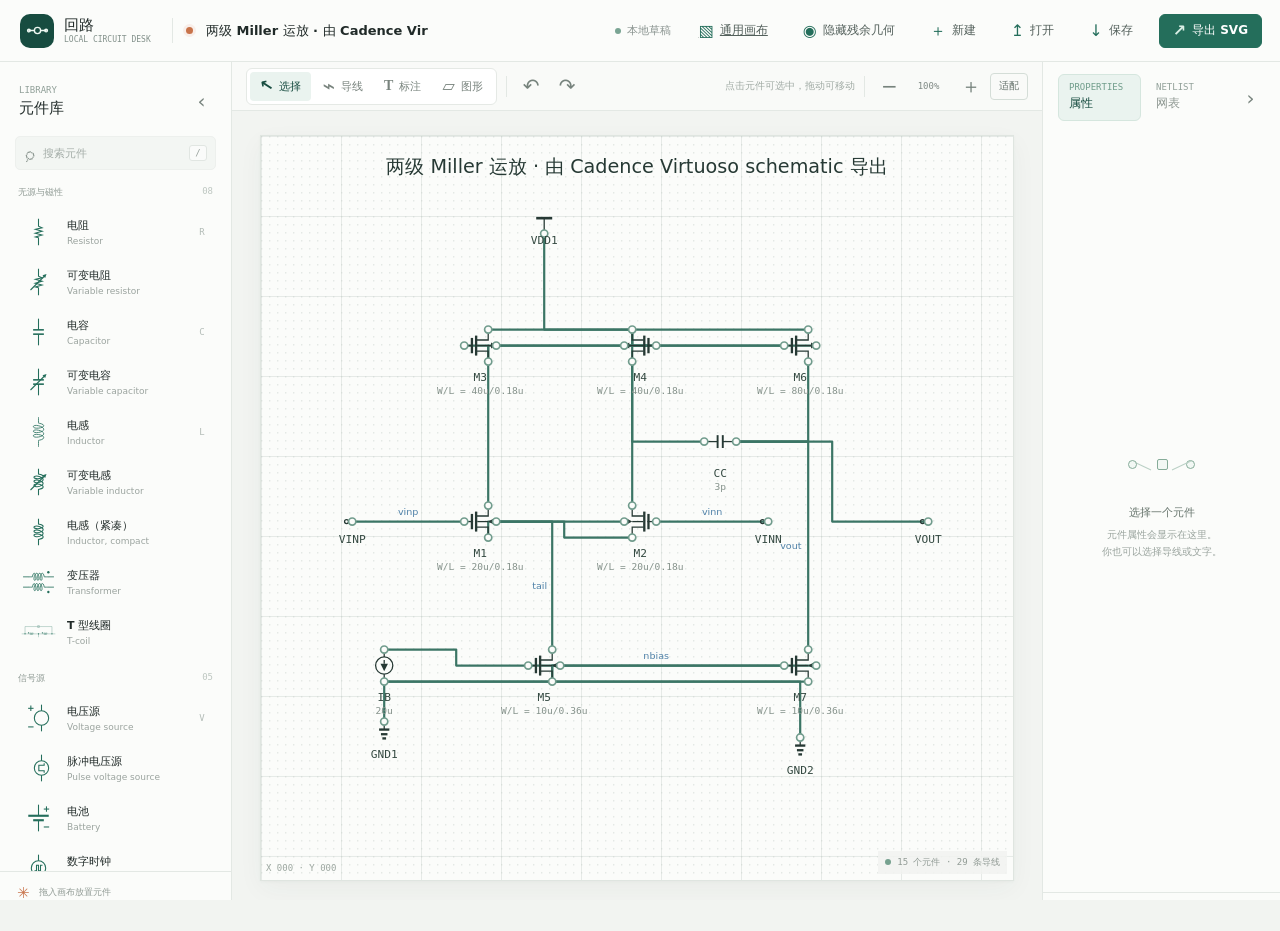
==== miller_opamp.html @ d65edf5c "Initial public release of 回路 · 电路绘图 (Huilu Circuit Canvas) 本地优先的浏览器端电路原理图绘图工具：107 种元件、可编辑画布、 实时 SPIC" ====
<!--
  两级 Miller 运放 · 由 Cadence Virtuoso schematic 导出 —— 独立画布文件（single-file canvas）
  SPDX-License-Identifier: AGPL-3.0-only

  这张图纸的数据已内嵌在本文件里，可以单独拷到别的机器；
  运行期只依赖同目录下的公用库：styles.css / symbols.generated.js / app.js。
  要改图纸数据请在源工程里改，然后重新运行 tools/build-canvas-file.py 生成。
-->
<!doctype html>
<!--
  回路 · 电路绘图 (Huilu Circuit Canvas)
  Copyright (C) 2026 回路 contributors
  SPDX-License-Identifier: AGPL-3.0-only

  This program is free software: you can redistribute it and/or modify it under
  the terms of the GNU Affero General Public License as published by the Free
  Software Foundation, version 3 of the License. It is distributed in the hope
  that it will be useful, but WITHOUT ANY WARRANTY. See the LICENSE file.
-->
<html lang="zh-CN">
<head>
  <meta charset="utf-8">
  <meta name="viewport" content="width=device-width, initial-scale=1">
  <meta name="theme-color" content="#f2f4f1">
  <title>两级 Miller 运放 · 由 Cadence Virtuoso schematic 导出 · 回路</title>
  <link rel="stylesheet" href="./styles.css">
  <script defer src="./symbols.generated.js"></script>
  <!-- ↓↓↓ 本画布自带的数据（由 tools/build-canvas-file.py 生成，请勿手改） ↓↓↓ -->
  <script>window.CANVAS_FILE = {"id":"miller-opamp","title":"两级 Miller 运放 · 由 Cadence Virtuoso schematic 导出","sheet":"schematic","source":"analog_tb/two_stage_miller","residualLabel":"","width":940,"height":930,"draft":{"name":"两级 Miller 运放 · 由 Cadence Virtuoso schematic 导出","components":[{"id":"c1","type":"vdd-port","name":"VDD1","value":"","x":354.0,"y":102.0,"rotation":0,"flip":""},{"id":"c2","type":"pmos-bulk","name":"M3","value":"W/L = 40u/0.18u","x":274.0,"y":262.0,"rotation":0,"flip":""},{"id":"c3","type":"pmos-bulk","name":"M4","value":"W/L = 40u/0.18u","x":474.0,"y":262.0,"rotation":0,"flip":"x"},{"id":"c4","type":"pmos-bulk","name":"M6","value":"W/L = 80u/0.18u","x":674.0,"y":262.0,"rotation":0,"flip":""},{"id":"c5","type":"nmos-bulk","name":"M1","value":"W/L = 20u/0.18u","x":274.0,"y":482.0,"rotation":0,"flip":""},{"id":"c6","type":"nmos-bulk","name":"M2","value":"W/L = 20u/0.18u","x":474.0,"y":482.0,"rotation":0,"flip":"x"},{"id":"c7","type":"nmos-bulk","name":"M5","value":"W/L = 10u/0.36u","x":354.0,"y":662.0,"rotation":0,"flip":""},{"id":"c8","type":"nmos-bulk","name":"M7","value":"W/L = 10u/0.36u","x":674.0,"y":662.0,"rotation":0,"flip":""},{"id":"c9","type":"capacitor","name":"CC","value":"3p","x":574.0,"y":382.0,"rotation":270,"flip":""},{"id":"c10","type":"current","name":"IB","value":"20u","x":154.0,"y":662.0,"rotation":0,"flip":""},{"id":"c11","type":"ground","name":"GND1","value":"","x":154.0,"y":742.0,"rotation":0,"flip":""},{"id":"c12","type":"ground","name":"GND2","value":"","x":674.0,"y":762.0,"rotation":0,"flip":""},{"id":"c13","type":"port","name":"VINP","value":"","x":114.0,"y":482.0,"rotation":0,"flip":""},{"id":"c14","type":"port","name":"VINN","value":"","x":634.0,"y":482.0,"rotation":0,"flip":""},{"id":"c15","type":"port","name":"VOUT","value":"","x":834.0,"y":482.0,"rotation":0,"flip":""}],"wires":[{"id":"w1","from":{"component":"c1","pin":0},"to":{"component":"c3","pin":2},"mode":"lv"},{"id":"w2","from":{"component":"c2","pin":2},"to":{"component":"c3","pin":2}},{"id":"w3","from":{"component":"c2","pin":3},"to":{"component":"c3","pin":2},"mode":"hl"},{"id":"w4","from":{"component":"c3","pin":3},"to":{"component":"c3","pin":2},"mode":"hl"},{"id":"w5","from":{"component":"c4","pin":2},"to":{"component":"c3","pin":2}},{"id":"w6","from":{"component":"c4","pin":3},"to":{"component":"c3","pin":2},"mode":"hl"},{"id":"w7","from":{"component":"c11","pin":0},"to":{"component":"c7","pin":2},"mode":"lv"},{"id":"w8","from":{"component":"c12","pin":0},"to":{"component":"c7","pin":2},"mode":"lv"},{"id":"w9","from":{"component":"c10","pin":1},"to":{"component":"c7","pin":2}},{"id":"w10","from":{"component":"c7","pin":3},"to":{"component":"c7","pin":2},"mode":"hl"},{"id":"w11","from":{"component":"c8","pin":2},"to":{"component":"c7","pin":2}},{"id":"w12","from":{"component":"c8","pin":3},"to":{"component":"c7","pin":2},"mode":"hl"},{"id":"w13","from":{"component":"c7","pin":0},"to":{"component":"c5","pin":3},"mode":"lv"},{"id":"w14","from":{"component":"c5","pin":2},"to":{"component":"c5","pin":3},"mode":"lv"},{"id":"w15","from":{"component":"c6","pin":2},"to":{"component":"c5","pin":3}},{"id":"w16","from":{"component":"c6","pin":3},"to":{"component":"c5","pin":3}},{"id":"w17","from":{"component":"c5","pin":0},"to":{"component":"c2","pin":0}},{"id":"w18","from":{"component":"c2","pin":1},"to":{"component":"c2","pin":0},"mode":"hl"},{"id":"w19","from":{"component":"c3","pin":1},"to":{"component":"c2","pin":0},"mode":"hl"},{"id":"w20","from":{"component":"c6","pin":0},"to":{"component":"c3","pin":0}},{"id":"w21","from":{"component":"c4","pin":1},"to":{"component":"c3","pin":0},"mode":"hl"},{"id":"w22","from":{"component":"c9","pin":0},"to":{"component":"c3","pin":0},"mode":"hl"},{"id":"w23","from":{"component":"c4","pin":0},"to":{"component":"c9","pin":1},"mode":"lv"},{"id":"w24","from":{"component":"c8","pin":0},"to":{"component":"c9","pin":1},"mode":"lv"},{"id":"w25","from":{"component":"c15","pin":0},"to":{"component":"c9","pin":1}},{"id":"w26","from":{"component":"c10","pin":0},"to":{"component":"c7","pin":1}},{"id":"w27","from":{"component":"c8","pin":1},"to":{"component":"c7","pin":1}},{"id":"w28","from":{"component":"c5","pin":1},"to":{"component":"c13","pin":0}},{"id":"w29","from":{"component":"c6","pin":1},"to":{"component":"c14","pin":0}}],"texts":[{"id":"tt0","x":470.0,"y":46,"text":"两级 Miller 运放 · 由 Cadence Virtuoso schematic 导出","size":24,"color":"#263934","anchor":"middle"},{"id":"t1","x":339.0,"y":566.0,"text":"tail","size":12,"color":"#4f81a8","anchor":"start"},{"id":"t2","x":649.0,"y":516.0,"text":"vout","size":12,"color":"#4f81a8","anchor":"start"},{"id":"t3","x":494.0,"y":654.0,"text":"nbias","size":12,"color":"#4f81a8","anchor":"middle"},{"id":"t4","x":184.0,"y":474.0,"text":"vinp","size":12,"color":"#4f81a8","anchor":"middle"},{"id":"t5","x":564.0,"y":474.0,"text":"vinn","size":12,"color":"#4f81a8","anchor":"middle"}],"shapes":[]},"residual":[],"snap":[]};</script>
  <script defer src="./app.js"></script>
</head>
<body>
  <div class="app-shell">
    <header class="topbar">
      <a class="brand" href="#" aria-label="回路首页">
        <span class="brand-mark"><svg viewBox="0 0 32 32" aria-hidden="true"><path d="M5 16h7m8 0h7M12 16a4 4 0 1 0 8 0 4 4 0 1 0-8 0Z"/><circle cx="5" cy="16" r="1.7"/><circle cx="27" cy="16" r="1.7"/></svg></span>
        <span class="brand-copy"><strong>回路</strong><small>LOCAL CIRCUIT DESK</small></span>
      </a>
      <span class="top-divider"></span>
      <div class="document-title"><span class="live-dot"></span><input id="project-name" aria-label="项目名称" value="RC 低通滤波器"></div>
      <div class="top-spacer"></div>
      <div class="save-state" id="save-state"><span class="save-indicator"></span><span>本地草稿</span></div>
      <a class="top-action" id="open-home-sheet" href="./index.html" title="返回通用电路画布" hidden><span class="button-icon">▧</span><span>通用画布</span></a>
      <button class="top-action" id="toggle-residual" title="显示或隐藏残余几何（未被拆成对象的线条）" aria-pressed="true" hidden><span class="button-icon">◉</span><span>隐藏残余几何</span></button>
      <button class="top-action" id="new-project" title="新建空白图纸"><span class="button-icon">＋</span><span>新建</span></button>
      <button class="top-action" id="open-project" title="打开本地项目 JSON"><span class="button-icon">↥</span><span>打开</span></button>
      <button class="top-action" id="save-project" title="保存项目 JSON"><span class="button-icon">↓</span><span>保存</span></button>
      <button class="export-action" id="export-svg"><span class="button-icon">↗</span><span>导出 SVG</span></button>
      <input id="file-input" type="file" accept=".json,.circuit,application/json" hidden>
    </header>

    <div class="workspace">
      <aside class="library-panel">
        <div class="panel-heading"><div><span class="eyebrow">LIBRARY</span><h1>元件库</h1></div><button class="icon-button" id="collapse-library" title="收起元件库" aria-label="收起元件库">‹</button></div>
        <label class="search-box"><span aria-hidden="true">⌕</span><input id="part-search" type="search" placeholder="搜索元件" autocomplete="off"><kbd>/</kbd></label>
        <div class="library-scroll">
          <section class="part-group" data-group="无源与磁性"><div class="group-title">无源与磁性 <span>08</span></div>
            <button class="part-button" draggable="true" data-type="resistor"><span class="part-icon"><svg viewBox="0 0 42 24"><path d="M2 12h6l4-7 6 14 6-14 6 14 4-7h6"/></svg></span><span><strong>电阻</strong><small>Resistor</small></span><kbd>R</kbd></button>
            <button class="part-button" draggable="true" data-type="variable-resistor"><span class="part-icon"><svg viewBox="0 0 42 24"><path d="M2 12h6l4-7 6 14 6-14 6 14 4-7h6M15 3l12 17m-6-1h6v-6"/></svg></span><span><strong>可变电阻</strong><small>Variable resistor</small></span></button>
            <button class="part-button" draggable="true" data-type="capacitor"><span class="part-icon"><svg viewBox="0 0 42 24"><path d="M2 12h14m0-8v16m10-16v16m0-8h14"/></svg></span><span><strong>电容</strong><small>Capacitor</small></span><kbd>C</kbd></button>
            <button class="part-button" draggable="true" data-type="variable-capacitor"><span class="part-icon"><svg viewBox="0 0 42 24"><path d="M3 12h12m0-7v14m11-14v14m0-7h13M11 20l18-18m-5 0h5v5"/></svg></span><span><strong>可变电容</strong><small>Variable capacitor</small></span></button>
            <button class="part-button" draggable="true" data-type="inductor"><span class="part-icon"><svg viewBox="0 0 42 24"><path d="M2 12h4c0-11 9-11 9 0s9 11 9 0 9-11 9 0h5"/></svg></span><span><strong>电感</strong><small>Inductor</small></span><kbd>L</kbd></button>
            <button class="part-button" draggable="true" data-type="variable-inductor"><span class="part-icon"><svg viewBox="0 0 42 24"><path d="M2 15h4c0-11 9-11 9 0s9 11 9 0 9-11 9 0h5M12 13l16-12m-6 0h6v6"/></svg></span><span><strong>可变电感</strong><small>Variable inductor</small></span></button>
            <button class="part-button" draggable="true" data-type="inductor-compact"><span class="part-icon"></span><span><strong>电感（紧凑）</strong><small>Inductor, compact</small></span></button>
            <button class="part-button" draggable="true" data-type="transformer"><span class="part-icon"><svg viewBox="0 0 42 24"><path d="M2 6h7m0 12H2m31-12h7m-7 12h7m-14-15v18m-2-15c-6 0-6 4 0 4s6 4 0 4 0 4 0 4m4-12c6 0 6 4 0 4s-6 4 0 4-0 4 0 4"/></svg></span><span><strong>变压器</strong><small>Transformer</small></span></button>
            <button class="part-button" draggable="true" data-type="tcoil"><span class="part-icon"><svg viewBox="0 0 42 24"><path d="M2 7h4c0-7 7-7 7 0s7 7 7 0h2m-5 0v12m2-4h5m0-5h2m0-3h4c0-7 7-7 7 0s7 7 7 0h1"/></svg></span><span><strong>T 型线圈</strong><small>T-coil</small></span></button>
          </section>
          <section class="part-group" data-group="信号源"><div class="group-title">信号源 <span>05</span></div>
            <button class="part-button" draggable="true" data-type="voltage"><span class="part-icon circle-icon"><span>＋<i>−</i></span></span><span><strong>电压源</strong><small>Voltage source</small></span><kbd>V</kbd></button>
            <button class="part-button" draggable="true" data-type="pulse-voltage"><span class="part-icon circle-icon"><span>⌁</span></span><span><strong>脉冲电压源</strong><small>Pulse voltage source</small></span></button>
            <button class="part-button" draggable="true" data-type="battery"><span class="part-icon"><svg viewBox="0 0 42 24"><path d="M21 1v6m0 10v6M12 7h18m-13 10h8"/></svg></span><span><strong>电池</strong><small>Battery</small></span></button>
            <button class="part-button" draggable="true" data-type="digital-clock"><span class="part-icon"><svg viewBox="0 0 42 24"><path d="M21 1v4m0 14v4M8 5h26v14H8zM11 14h4V9h5v5h5V9h5"/></svg></span><span><strong>数字时钟</strong><small>Digital clock</small></span></button>
            <button class="part-button" draggable="true" data-type="current"><span class="part-icon circle-icon"><span>↑</span></span><span><strong>电流源</strong><small>Current source</small></span><kbd>I</kbd></button>
          </section>
          <section class="part-group" data-group="半导体与开关"><div class="group-title">半导体与开关 <span>13</span></div>
            <button class="part-button" draggable="true" data-type="diode"><span class="part-icon"><svg viewBox="0 0 42 24"><path d="M2 12h12m14 0h12M14 4v16l14-8-14-8Zm14-8v16"/></svg></span><span><strong>二极管</strong><small>Diode</small></span><kbd>D</kbd></button>
            <button class="part-button" draggable="true" data-type="zener-diode"><span class="part-icon"><svg viewBox="0 0 42 24"><path d="M2 12h12m14 0h12M14 4v16l14-8-14-8Zm14-8v13m0 3-4 4m4-4h5"/></svg></span><span><strong>齐纳二极管</strong><small>Zener diode</small></span></button>
            <button class="part-button" draggable="true" data-type="nmos"><span class="part-icon"><svg viewBox="0 0 42 24"><path d="M3 12h10m6-9v18m4-15v12m0-6h12m-8-6v-6m0 18v6"/></svg></span><span><strong>NMOS</strong><small>N-channel MOSFET</small></span><kbd>M</kbd></button>
            <button class="part-button" draggable="true" data-type="pmos"><span class="part-icon"><svg viewBox="0 0 42 24"><path d="M3 12h10m6-9v18m4-15v12m0-6h12m-8-6v-6m0 18v6"/><circle cx="20" cy="12" r="2.5"/></svg></span><span><strong>PMOS</strong><small>P-channel MOSFET</small></span><kbd>P</kbd></button>
            <button class="part-button" draggable="true" data-type="nmos-bulk"><span class="part-icon"><svg viewBox="0 0 42 24"><path d="M2 12h10m5-9v18m8-15v12m0-6h12m-8-6v-6m0 18v6m-12-1v6"/></svg></span><span><strong>四端 NMOS</strong><small>NMOS with bulk</small></span></button>
            <button class="part-button" draggable="true" data-type="pmos-bulk"><span class="part-icon"><svg viewBox="0 0 42 24"><path d="M2 12h10m5-9v18m8-15v12m0-6h12m-8-6v-6m0 18v6m-12-1v6"/><circle cx="18" cy="12" r="2"/></svg></span><span><strong>四端 PMOS</strong><small>PMOS with bulk</small></span></button>
            <button class="part-button" draggable="true" data-type="nmos-depletion"><span class="part-icon"><svg viewBox="0 0 42 24"><path d="M2 12h10m5-9v18m5-15v12m3-12v12m0-6h12m-8-6v-6m0 18v6"/></svg></span><span><strong>耗尽型 NMOS</strong><small>Depletion NMOS</small></span></button>
            <button class="part-button" draggable="true" data-type="pmos-depletion"><span class="part-icon"><svg viewBox="0 0 42 24"><path d="M2 12h10m5-9v18m5-15v12m3-12v12m0-6h12m-8-6v-6m0 18v6"/><circle cx="18" cy="12" r="2"/></svg></span><span><strong>耗尽型 PMOS</strong><small>Depletion PMOS</small></span></button>
            <button class="part-button" draggable="true" data-type="npn"><span class="part-icon"><svg viewBox="0 0 42 24"><path d="M2 12h14m0-8v16m2-14 12-6m-12 14 12 6m-6-3 6 3v-6"/></svg></span><span><strong>NPN 三极管</strong><small>NPN BJT</small></span><kbd>Q</kbd></button>
            <button class="part-button" draggable="true" data-type="pnp"><span class="part-icon"><svg viewBox="0 0 42 24"><path d="M2 12h14m0-8v16m2-14 12-6m-12 14 12 6m-6-3 6 3v-6"/></svg></span><span><strong>PNP 三极管</strong><small>PNP BJT</small></span><kbd>B</kbd></button>
            <button class="part-button" draggable="true" data-type="ideal-switch"><span class="part-icon"><svg viewBox="0 0 42 24"><path d="M2 12h11m14 0h13m-27 0 12-8"/><circle cx="13" cy="12" r="2"/><circle cx="27" cy="12" r="2"/></svg></span><span><strong>理想开关</strong><small>Ideal switch</small></span></button>
            <button class="part-button" draggable="true" data-type="closed-switch"><span class="part-icon"><svg viewBox="0 0 42 24"><path d="M2 12h11l14 0h13"/><circle cx="13" cy="12" r="2"/><circle cx="27" cy="12" r="2"/></svg></span><span><strong>闭合开关</strong><small>Closed switch</small></span></button>
            <button class="part-button" draggable="true" data-type="controlled-switch"><span class="part-icon"><svg viewBox="0 0 42 24"><path d="M27 1v5m0 12v5M2 7h10m-10 10h10m5-15 10 5v10l-10 5z"/></svg></span><span><strong>受控开关</strong><small>Controlled switch</small></span></button>
            <button class="part-button" draggable="true" data-type="externally-controlled-switch"><span class="part-icon"></span><span><strong>外部受控开关</strong><small>Externally controlled switch</small></span></button>
            <button class="part-button" draggable="true" data-type="ndmos"><span class="part-icon"></span><span><strong>高压 NMOS (DMOS)</strong><small>High-voltage NMOS</small></span></button>
            <button class="part-button" draggable="true" data-type="pdmos"><span class="part-icon"></span><span><strong>高压 PMOS (DMOS)</strong><small>High-voltage PMOS</small></span></button>
            <button class="part-button" draggable="true" data-type="voltage-controlled-switch"><span class="part-icon"></span><span><strong>压控开关</strong><small>Voltage-controlled switch</small></span></button>
            <button class="part-button" draggable="true" data-type="simple-switch"><span class="part-icon"></span><span><strong>单刀开关</strong><small>Simple switch</small></span></button>
            <button class="part-button" draggable="true" data-type="spdt-switch"><span class="part-icon"></span><span><strong>单刀双掷开关</strong><small>SPDT switch</small></span></button>
          </section>
          <section class="part-group" data-group="受控源"><div class="group-title">受控源 <span>04</span></div>
            <button class="part-button" draggable="true" data-type="vcvs"><span class="part-icon"></span><span><strong>压控电压源</strong><small>VCVS</small></span></button>
            <button class="part-button" draggable="true" data-type="vccs"><span class="part-icon"></span><span><strong>压控电流源</strong><small>VCCS</small></span></button>
            <button class="part-button" draggable="true" data-type="ccvs"><span class="part-icon"></span><span><strong>流控电压源</strong><small>CCVS</small></span></button>
            <button class="part-button" draggable="true" data-type="cccs"><span class="part-icon"></span><span><strong>流控电流源</strong><small>CCCS</small></span></button>
          </section>
          <section class="part-group" data-group="模拟模块"><div class="group-title">模拟模块 <span>07</span></div>
            <button class="part-button" draggable="true" data-type="opamp"><span class="part-icon"><svg viewBox="0 0 42 24"><path d="M8 2 31 12 8 22zM2 7h6m-6 10h6m23-5h9"/></svg></span><span><strong>运算放大器</strong><small>Op amp</small></span></button>
            <button class="part-button" draggable="true" data-type="voltage-amp"><span class="part-icon"><svg viewBox="0 0 42 24"><path d="M8 2 31 12 8 22zM2 7h6m-6 10h6m23-5h9M12 8h4m-2-2v4m-2 5h4"/></svg></span><span><strong>电压放大器</strong><small>Voltage amp</small></span></button>
            <button class="part-button" draggable="true" data-type="fd-amp"><span class="part-icon"><svg viewBox="0 0 42 24"><path d="M8 2 31 12 8 22zM2 7h6m-6 10h6m23-5h8m-8 4h8"/></svg></span><span><strong>全差分放大器</strong><small>Fully differential amp</small></span></button>
            <button class="part-button" draggable="true" data-type="comparator"><span class="part-icon"><svg viewBox="0 0 42 24"><path d="M8 2 31 12 8 22zM2 7h6m-6 10h6m23-5h9m-20-7h4m-2-2v4"/></svg></span><span><strong>比较器</strong><small>Comparator</small></span></button>
            <button class="part-button" draggable="true" data-type="comparator-unmarked"><span class="part-icon"><svg viewBox="0 0 42 24"><path d="M8 2 31 12 8 22zM2 7h6m-6 10h6m23-5h9"/></svg></span><span><strong>无极性比较器</strong><small>Unmarked comparator</small></span></button>
            <button class="part-button" draggable="true" data-type="comparator-inputs-swapped"><span class="part-icon"></span><span><strong>比较器 · 输入反转</strong><small>Comparator, inputs swapped</small></span></button>
            <button class="part-button" draggable="true" data-type="opamp-wide"><span class="part-icon"></span><span><strong>宽间距运放</strong><small>Op amp · wide</small></span></button>
            <button class="part-button" draggable="true" data-type="opamp-lettered"><span class="part-icon"></span><span><strong>带标注运放</strong><small>Op amp · lettered</small></span></button>
            <button class="part-button" draggable="true" data-type="opamp-inputs-swapped"><span class="part-icon"></span><span><strong>运放 · 输入反转</strong><small>Op amp · inputs swapped</small></span></button>
            <button class="part-button" draggable="true" data-type="transconductance"><span class="part-icon"><svg viewBox="0 0 42 24"><path d="M8 2 31 12 8 22zM2 7h6m-6 10h6m23-5h9"/><text x="14" y="14" font-size="7" fill="currentColor">gm</text></svg></span><span><strong>跨导放大器</strong><small>Transconductance</small></span></button>
            <button class="part-button" draggable="true" data-type="differential-transconductance"><span class="part-icon"><svg viewBox="0 0 42 24"><path d="M8 2 31 12 8 22zM2 7h6m-6 10h6m23-7h8m-8 4h8"/><text x="14" y="14" font-size="7" fill="currentColor">gm</text></svg></span><span><strong>差分跨导放大器</strong><small>Differential gm</small></span></button>
            <button class="part-button" draggable="true" data-type="differential-transconductance-inputs-swapped"><span class="part-icon"></span><span><strong>差分跨导 · 输入反转</strong><small>Differential gm, swapped</small></span></button>
            <button class="part-button" draggable="true" data-type="comparator-unmarked-inputs-swapped"><span class="part-icon"></span><span><strong>无极性比较器 · 输入反转</strong><small>Unmarked comparator, swapped</small></span></button>
            <button class="part-button" draggable="true" data-type="voltage-amplifier-lettered"><span class="part-icon"></span><span><strong>电压放大器 · 带标注</strong><small>Voltage amp, lettered</small></span></button>
          </section>
          <section class="part-group" data-group="运放家族"><div class="group-title">运放家族 <span>20</span></div>
            <button class="part-button" draggable="true" data-type="opamp-wide-lettered"><span class="part-icon"></span><span><strong>宽体运放 · 标注</strong><small>Wide, lettered</small></span></button>
            <button class="part-button" draggable="true" data-type="opamp-wide-inputs-swapped"><span class="part-icon"></span><span><strong>宽体运放 · 输入反转</strong><small>Wide, inputs swapped</small></span></button>
            <button class="part-button" draggable="true" data-type="opamp-lettered-inputs-swapped"><span class="part-icon"></span><span><strong>运放 · 标注＋输入反转</strong><small>Lettered, inputs swapped</small></span></button>
            <button class="part-button" draggable="true" data-type="opamp-wide-lettered-inputs-swapped"><span class="part-icon"></span><span><strong>宽体运放 · 标注＋输入反转</strong><small>Wide, lettered, swapped</small></span></button>
            <button class="part-button" draggable="true" data-type="opamp-differential"><span class="part-icon"></span><span><strong>差分运放</strong><small>Differential</small></span></button>
            <button class="part-button" draggable="true" data-type="opamp-differential-wide"><span class="part-icon"></span><span><strong>差分运放 · 宽体</strong><small>Differential, wide</small></span></button>
            <button class="part-button" draggable="true" data-type="opamp-differential-crossed"><span class="part-icon"></span><span><strong>差分运放 · 输出交叉</strong><small>Differential, crossed</small></span></button>
            <button class="part-button" draggable="true" data-type="opamp-differential-wide-crossed"><span class="part-icon"></span><span><strong>差分运放 · 宽体＋交叉</strong><small>Differential, wide, crossed</small></span></button>
            <button class="part-button" draggable="true" data-type="opamp-differential-lettered"><span class="part-icon"></span><span><strong>差分运放 · 标注</strong><small>Differential, lettered</small></span></button>
            <button class="part-button" draggable="true" data-type="opamp-differential-wide-lettered"><span class="part-icon"></span><span><strong>差分运放 · 宽体＋标注</strong><small>Differential, wide, lettered</small></span></button>
            <button class="part-button" draggable="true" data-type="opamp-differential-crossed-lettered"><span class="part-icon"></span><span><strong>差分运放 · 交叉＋标注</strong><small>Differential, crossed, lettered</small></span></button>
            <button class="part-button" draggable="true" data-type="opamp-differential-wide-crossed-lettered"><span class="part-icon"></span><span><strong>差分运放 · 全组合</strong><small>Wide, crossed, lettered</small></span></button>
            <button class="part-button" draggable="true" data-type="opamp-differential-inputs-swapped"><span class="part-icon"></span><span><strong>差分运放 · 输入反转</strong><small>Differential, swapped</small></span></button>
            <button class="part-button" draggable="true" data-type="opamp-differential-wide-inputs-swapped"><span class="part-icon"></span><span><strong>差分运放 · 宽体＋输入反转</strong><small>Differential, wide, swapped</small></span></button>
            <button class="part-button" draggable="true" data-type="opamp-differential-crossed-inputs-swapped"><span class="part-icon"></span><span><strong>差分运放 · 交叉＋输入反转</strong><small>Differential, crossed, swapped</small></span></button>
            <button class="part-button" draggable="true" data-type="opamp-differential-wide-crossed-inputs-swapped"><span class="part-icon"></span><span><strong>差分运放 · 宽体＋交叉＋反转</strong><small>Wide, crossed, swapped</small></span></button>
            <button class="part-button" draggable="true" data-type="opamp-differential-lettered-inputs-swapped"><span class="part-icon"></span><span><strong>差分运放 · 标注＋输入反转</strong><small>Differential, lettered, swapped</small></span></button>
            <button class="part-button" draggable="true" data-type="opamp-differential-wide-lettered-inputs-swapped"><span class="part-icon"></span><span><strong>差分运放 · 宽体＋标注＋反转</strong><small>Differential, wide, lettered, swapped</small></span></button>
            <button class="part-button" draggable="true" data-type="opamp-differential-crossed-lettered-inputs-swapped"><span class="part-icon"></span><span><strong>差分运放 · 交叉＋标注＋反转</strong><small>Differential, crossed, lettered, swapped</small></span></button>
            <button class="part-button" draggable="true" data-type="opamp-differential-wide-crossed-lettered-inputs-swapped"><span class="part-icon"></span><span><strong>差分运放 · 全组合＋反转</strong><small>Wide, crossed, lettered, swapped</small></span></button>
          </section>
          <section class="part-group" data-group="数字逻辑"><div class="group-title">数字逻辑 <span>11</span></div>
            <button class="part-button" draggable="true" data-type="dff"><span class="part-icon"><svg viewBox="0 0 42 24"><path d="M10 3h22v18H10zM2 8h8m-8 8h8m22-8h8m-8 8h8m-22-3 4 3-4 3"/></svg></span><span><strong>D 触发器</strong><small>D Flip-Flop</small></span><kbd>F</kbd></button>
            <button class="part-button" draggable="true" data-type="xor"><span class="part-icon"><svg viewBox="0 0 42 24"><path d="M3 2q9 10 0 20M8 2h9a10 10 0 0 1 0 20H8M2 7h8M2 17h8m17-5h12"/></svg></span><span><strong>异或门</strong><small>XOR gate</small></span><kbd>X</kbd></button>
            <button class="part-button" draggable="true" data-type="and"><span class="part-icon"><svg viewBox="0 0 42 24"><path d="M7 2h9a10 10 0 0 1 0 20H7zM2 7h5M2 17h5m19-5h12"/></svg></span><span><strong>与门</strong><small>AND gate</small></span><kbd>A</kbd></button>
            <button class="part-button" draggable="true" data-type="or"><span class="part-icon"><svg viewBox="0 0 42 24"><path d="M7 2q9 0 22 10Q16 22 7 22q8-10 0-20zM2 7h6M2 17h6m21-5h10"/></svg></span><span><strong>或门</strong><small>OR gate</small></span><kbd>O</kbd></button>
            <button class="part-button" draggable="true" data-type="nand"><span class="part-icon"><svg viewBox="0 0 42 24"><path d="M5 2h9a10 10 0 0 1 0 20H5zM1 7h4M1 17h4m23-5h4m8 0h2"/><circle cx="34" cy="12" r="3"/></svg></span><span><strong>与非门</strong><small>NAND gate</small></span><kbd>N</kbd></button>
            <button class="part-button" draggable="true" data-type="nor"><span class="part-icon"><svg viewBox="0 0 42 24"><path d="M7 2q9 0 22 10Q16 22 7 22q8-10 0-20zM2 7h6M2 17h6m27-5h2"/><circle cx="34" cy="12" r="3"/></svg></span><span><strong>或非门</strong><small>NOR gate</small></span><kbd>Z</kbd></button>
            <button class="part-button" draggable="true" data-type="not"><span class="part-icon"><svg viewBox="0 0 42 24"><path d="M2 12h6m0-9 20 9-20 9zM34 12h6"/><circle cx="31" cy="12" r="3"/></svg></span><span><strong>非门</strong><small>Inverter</small></span><kbd>!</kbd></button>
            <button class="part-button" draggable="true" data-type="xnor"><span class="part-icon"><svg viewBox="0 0 42 24"><path d="M3 2q9 10 0 20M8 2h9a10 10 0 0 1 0 20H8M2 7h8M2 17h8m17-5h3m6 0h4"/><circle cx="32" cy="12" r="3"/></svg></span><span><strong>同或门</strong><small>XNOR gate</small></span></button>
            <button class="part-button" draggable="true" data-type="buffer"><span class="part-icon"><svg viewBox="0 0 42 24"><path d="M8 2 29 12 8 22zM2 12h6m21 0h11"/></svg></span><span><strong>缓冲器</strong><small>Buffer</small></span></button>
            <button class="part-button" draggable="true" data-type="delay-cell"><span class="part-icon"><svg viewBox="0 0 42 24"><path d="M2 12h6m26 0h6M8 3h26v18H8z"/><text x="15" y="15" font-size="8" fill="currentColor">dt</text></svg></span><span><strong>延迟单元</strong><small>Delay cell</small></span></button>
            <button class="part-button" draggable="true" data-type="dff-reset"><span class="part-icon"><svg viewBox="0 0 42 24"><path d="M10 2h22v20H10zM2 5h8m-8 7h8m-8 7h8m22-12h8m-8 10h8m-22-7 4 2-4 2"/></svg></span><span><strong>带复位 D 触发器</strong><small>D Flip-Flop + reset</small></span></button>
            <button class="part-button" draggable="true" data-type="dff-q"><span class="part-icon"></span><span><strong>D 触发器 · 单输出</strong><small>D flip-flop, Q only</small></span></button>
            <button class="part-button" draggable="true" data-type="and-3"><span class="part-icon"></span><span><strong>与门 3 输入</strong><small>AND gate, 3-input</small></span></button>
            <button class="part-button" draggable="true" data-type="and-4"><span class="part-icon"></span><span><strong>与门 4 输入</strong><small>AND gate, 4-input</small></span></button>
            <button class="part-button" draggable="true" data-type="or-3"><span class="part-icon"></span><span><strong>或门 3 输入</strong><small>OR gate, 3-input</small></span></button>
            <button class="part-button" draggable="true" data-type="or-4"><span class="part-icon"></span><span><strong>或门 4 输入</strong><small>OR gate, 4-input</small></span></button>
            <button class="part-button" draggable="true" data-type="nand-3"><span class="part-icon"></span><span><strong>与非门 3 输入</strong><small>NAND gate, 3-input</small></span></button>
            <button class="part-button" draggable="true" data-type="nand-4"><span class="part-icon"></span><span><strong>与非门 4 输入</strong><small>NAND gate, 4-input</small></span></button>
            <button class="part-button" draggable="true" data-type="nor-3"><span class="part-icon"></span><span><strong>或非门 3 输入</strong><small>NOR gate, 3-input</small></span></button>
            <button class="part-button" draggable="true" data-type="nor-4"><span class="part-icon"></span><span><strong>或非门 4 输入</strong><small>NOR gate, 4-input</small></span></button>
            <button class="part-button" draggable="true" data-type="xor-3"><span class="part-icon"></span><span><strong>异或门 3 输入</strong><small>XOR gate, 3-input</small></span></button>
            <button class="part-button" draggable="true" data-type="xor-4"><span class="part-icon"></span><span><strong>异或门 4 输入</strong><small>XOR gate, 4-input</small></span></button>
            <button class="part-button" draggable="true" data-type="xnor-3"><span class="part-icon"></span><span><strong>同或门 3 输入</strong><small>XNOR gate, 3-input</small></span></button>
            <button class="part-button" draggable="true" data-type="xnor-4"><span class="part-icon"></span><span><strong>同或门 4 输入</strong><small>XNOR gate, 4-input</small></span></button>
          </section>
          <section class="part-group" data-group="行为级模块"><div class="group-title">行为级模块 <span>08</span></div>
            <button class="part-button" draggable="true" data-type="adder"><span class="part-icon"></span><span><strong>加法器</strong><small>Adder</small></span></button>
            <button class="part-button" draggable="true" data-type="multiplier"><span class="part-icon"></span><span><strong>乘法器</strong><small>Multiplier</small></span></button>
            <button class="part-button" draggable="true" data-type="integrator"><span class="part-icon"></span><span><strong>积分器</strong><small>Integrator</small></span></button>
            <button class="part-button" draggable="true" data-type="unit-delay"><span class="part-icon"></span><span><strong>单位延迟</strong><small>Unit delay</small></span></button>
            <button class="part-button" draggable="true" data-type="dt-integrator"><span class="part-icon"></span><span><strong>离散时间积分器</strong><small>Discrete-time integrator</small></span></button>
            <button class="part-button" draggable="true" data-type="quantizer"><span class="part-icon"></span><span><strong>量化器</strong><small>Quantizer</small></span></button>
            <button class="part-button" draggable="true" data-type="adc"><span class="part-icon"></span><span><strong>模数转换器</strong><small>ADC</small></span></button>
            <button class="part-button" draggable="true" data-type="dac"><span class="part-icon"></span><span><strong>数模转换器</strong><small>DAC</small></span></button>
          </section>
          <section class="part-group" data-group="端口与标注"><div class="group-title">端口与标注 <span>04</span></div>
            <button class="part-button" draggable="true" data-type="port"><span class="part-icon"><svg viewBox="0 0 42 24"><path d="M2 12h10"/><circle cx="22" cy="12" r="10"/><text x="18" y="15" font-size="8" fill="currentColor">P</text></svg></span><span><strong>端口</strong><small>Port</small></span></button>
            <button class="part-button" draggable="true" data-type="port-filled"><span class="part-icon"><svg viewBox="0 0 42 24"><path d="M2 12h10"/><circle cx="22" cy="12" r="10" fill="currentColor"/><text x="18" y="15" font-size="8" fill="#fff">P</text></svg></span><span><strong>实心端口</strong><small>Filled port</small></span></button>
            <button class="part-button" draggable="true" data-type="vdd-port"><span class="part-icon"></span><span><strong>电源端口</strong><small>VDD port</small></span></button>
            <button class="part-button" draggable="true" data-type="ground"><span class="part-icon ground-icon"><svg viewBox="0 0 42 24"><path d="M21 2v8m-11 0h22m-18 5h14m-10 5h6"/></svg></span><span><strong>接地</strong><small>Ground</small></span><kbd>G</kbd></button>
            <button class="part-button" data-tool="text"><span class="part-icon text-icon">T</span><span><strong>文字标注</strong><small>Annotation</small></span><kbd>T</kbd></button>
          </section>
          <section class="part-group" data-group="函数曲线与波形"><div class="group-title">函数曲线与波形 <span>05</span></div>
            <button class="part-button" draggable="true" data-type="math-curve"><span class="part-icon"></span><span><strong>函数曲线</strong><small>Function curve · sin / exp / 方波…</small></span></button>
            <button class="part-button" draggable="true" data-type="prob-curve"><span class="part-icon"></span><span><strong>概率分布</strong><small>Distribution · 正态 / 指数 / 泊松…</small></span></button>
            <button class="part-button" draggable="true" data-type="digital-wave-clock"><span class="part-icon"></span><span><strong>时钟波形</strong><small>Clock · 周期与占空比可调</small></span></button>
            <button class="part-button" draggable="true" data-type="digital-wave-signal"><span class="part-icon"></span><span><strong>数据波形</strong><small>Data · 序列可填 1011</small></span></button>
            <button class="part-button" draggable="true" data-type="digital-wave-bus"><span class="part-icon"></span><span><strong>总线波形</strong><small>Bus · 分组标签 D0 D1 D2</small></span></button>
          </section>
          <section class="part-group" data-group="标尺与可调矩形"><div class="group-title">标尺与可调矩形 <span>02</span></div>
            <button class="part-button" draggable="true" data-type="ruler"><span class="part-icon"></span><span><strong>标尺</strong><small>Ruler · 尺寸随长度与比例</small></span></button>
            <button class="part-button" draggable="true" data-type="rect-block"><span class="part-icon"></span><span><strong>可调矩形</strong><small>Rectangle with W/H fields</small></span></button>
          </section>
          <section class="part-group" data-group="图形与标注"><div class="group-title">图形与标注 <span>17</span></div>
            <button class="part-button shape-part" data-shape="rectangle"><span class="part-icon"></span><span><strong>矩形</strong><small>Rectangle</small></span></button>
            <button class="part-button shape-part" data-shape="rounded-rect"><span class="part-icon"></span><span><strong>圆角矩形</strong><small>Rounded rectangle</small></span></button>
            <button class="part-button shape-part" data-shape="dashed-rect"><span class="part-icon"></span><span><strong>虚线框</strong><small>Dashed frame</small></span></button>
            <button class="part-button shape-part" data-shape="ellipse"><span class="part-icon"></span><span><strong>椭圆 / 圆</strong><small>Ellipse / circle</small></span></button>
            <button class="part-button shape-part" data-shape="triangle"><span class="part-icon"></span><span><strong>三角形</strong><small>Triangle</small></span></button>
            <button class="part-button shape-part" data-shape="right-triangle"><span class="part-icon"></span><span><strong>直角三角形</strong><small>Right triangle</small></span></button>
            <button class="part-button shape-part" data-shape="diamond"><span class="part-icon"></span><span><strong>菱形</strong><small>Diamond</small></span></button>
            <button class="part-button shape-part" data-shape="parallelogram"><span class="part-icon"></span><span><strong>平行四边形</strong><small>Parallelogram</small></span></button>
            <button class="part-button shape-part" data-shape="trapezoid"><span class="part-icon"></span><span><strong>梯形</strong><small>Trapezoid</small></span></button>
            <button class="part-button shape-part" data-shape="pentagon"><span class="part-icon"></span><span><strong>五边形</strong><small>Pentagon</small></span></button>
            <button class="part-button shape-part" data-shape="hexagon"><span class="part-icon"></span><span><strong>六边形</strong><small>Hexagon</small></span></button>
            <button class="part-button shape-part" data-shape="octagon"><span class="part-icon"></span><span><strong>八边形</strong><small>Octagon</small></span></button>
            <button class="part-button shape-part" data-shape="star"><span class="part-icon"></span><span><strong>五角星</strong><small>Star</small></span></button>
            <button class="part-button shape-part" data-shape="cross"><span class="part-icon"></span><span><strong>十字</strong><small>Cross</small></span></button>
            <button class="part-button shape-part" data-shape="arrow"><span class="part-icon"></span><span><strong>箭头</strong><small>Arrow</small></span></button>
            <button class="part-button shape-part" data-shape="arrow-double"><span class="part-icon"></span><span><strong>双向箭头</strong><small>Double-headed arrow</small></span></button>
            <button class="part-button shape-part" data-shape="line"><span class="part-icon"></span><span><strong>直线</strong><small>Line</small></span></button>
          </section>
        </div>
        <div class="library-tip"><span class="tip-star">✳</span><span>拖入画布放置元件<br><b>或点击元件快速添加</b></span></div>
      </aside>

      <main class="drawing-area">
        <div class="canvas-toolbar">
          <div class="tool-segment" role="toolbar" aria-label="绘图工具">
            <button class="tool-button active" data-tool="select" title="选择和移动 (Esc)"><span class="tool-glyph cursor-glyph">↖</span><span>选择</span></button>
            <button class="tool-button" data-tool="wire" title="连接两个引脚 (W)"><span class="tool-glyph wire-glyph">⌁</span><span>导线</span></button>
            <button class="tool-button" data-tool="text" title="添加文字标注 (T)"><span class="tool-glyph text-glyph">T</span><span>标注</span></button>
            <button class="tool-button" data-tool="shape" title="拖动绘制图形 (S)"><span class="tool-glyph shape-glyph">▱</span><span>图形</span></button>
          </div>
          <span class="toolbar-rule"></span>
          <button class="icon-button" id="undo" title="撤销 (Ctrl+Z)" aria-label="撤销">↶</button>
          <button class="icon-button" id="redo" title="重做 (Ctrl+Shift+Z)" aria-label="重做">↷</button>
          <span class="toolbar-spacer"></span>
          <span class="canvas-hint" id="canvas-hint">点击元件可选中，拖动可移动</span>
          <span class="toolbar-rule"></span>
          <button class="icon-button" id="zoom-out" title="缩小" aria-label="缩小">−</button>
          <span class="zoom-value" id="zoom-value">100%</span>
          <button class="icon-button" id="zoom-in" title="放大" aria-label="放大">＋</button>
          <button class="fit-button" id="fit-view" title="适配画布">适配</button>
        </div>
        <div class="canvas-wrap" id="canvas-wrap">
          <div class="canvas-paper">
            <svg id="circuit-canvas" viewBox="0 0 1200 800" role="application" aria-label="电路绘图画布">
              <defs>
                <pattern id="minor-grid" width="10" height="10" patternUnits="userSpaceOnUse"><circle cx="1" cy="1" r="0.8" fill="#ccd4cf"/></pattern>
                <pattern id="major-grid" width="100" height="100" patternUnits="userSpaceOnUse"><rect width="100" height="100" fill="url(#minor-grid)"/><path d="M100 0H0V100" fill="none" stroke="#c6d0ca" stroke-width="1"/></pattern>
                <marker id="residual-arrow" markerWidth="0.14" markerHeight="0.12" refX="0.12" refY="0.05" orient="auto" markerUnits="userSpaceOnUse"><path d="M 0 0 L 0.13 0.05 L 0 0.1 Z" fill="#263934"/></marker>
              </defs>
              <rect class="canvas-bg" x="0" y="0" width="1200" height="800" fill="url(#major-grid)"/>
              <g id="residual-layer" class="residual-layer" pointer-events="none"></g>
              <g id="shape-layer"></g>
              <g id="wire-layer"></g>
              <g id="text-layer"></g>
              <g id="component-layer"></g>
              <g id="interaction-layer"></g>
            </svg>
          </div>
          <div class="canvas-coordinates" id="coordinate-readout">X 000 · Y 000</div>
          <div class="hscroll" id="scrollbar-x" hidden><div class="hscroll-thumb" id="scrollbar-thumb-x"></div></div>
          <div class="hscroll vscroll" id="scrollbar-y" hidden><div class="hscroll-thumb" id="scrollbar-thumb-y"></div></div>
          <div class="canvas-status"><span class="status-pin"></span><span id="object-count">3 个元件 · 0 条导线</span></div>
          <div class="empty-canvas" id="empty-hint" hidden><span class="empty-spark">✳</span><strong>从元件库开始绘制</strong><span>拖入一个元件，或点击左侧元件快速放置</span><button id="load-example">放入 RC 示例电路</button></div>
        </div>
        <footer class="statusbar"><span><span class="status-dot"></span>本地工作区</span><span class="status-separator">/</span><span id="status-message">所有更改仅保存在此设备</span><span class="statusbar-spacer"></span><span>画布 <b>1200 × 800</b></span><span class="status-separator">·</span><button class="license-link" id="license-open" title="查看许可与声明">回路 v0.1 · AGPL-3.0</button></footer>
      </main>

      <aside class="inspector-panel" id="inspector-panel">
        <div class="panel-heading inspector-heading">
          <div class="inspector-tabs" role="tablist" aria-label="侧栏视图">
            <button type="button" class="inspector-tab active" id="tab-properties" role="tab" aria-selected="true" aria-controls="inspector-content" data-inspector-tab="properties"><span class="eyebrow">PROPERTIES</span>属性</button>
            <button type="button" class="inspector-tab" id="tab-netlist" role="tab" aria-selected="false" aria-controls="netlist-pane" data-inspector-tab="netlist"><span class="eyebrow">NETLIST</span>网表</button>
          </div>
          <button class="icon-button" id="collapse-inspector" title="收起侧栏" aria-label="收起侧栏">›</button>
        </div>
        <div class="inspector-content" id="inspector-content" role="tabpanel" aria-labelledby="tab-properties">
          <div class="selection-empty" id="selection-empty"><div class="selection-art"><span></span><span></span><span></span></div><strong>选择一个元件</strong><p>元件属性会显示在这里。<br>你也可以选择导线或文字。</p></div>
        </div>
        <div class="netlist-pane" id="netlist-pane" role="tabpanel" aria-labelledby="tab-netlist" hidden>
          <div class="netlist-head">
            <span class="netlist-badge">SPICE</span>
            <div class="netlist-actions">
              <button type="button" class="netlist-action" id="netlist-copy" title="复制网表到剪贴板"><span class="netlist-action-icon">⧉</span>复制</button>
              <button type="button" class="netlist-action" id="netlist-export" title="下载 .sp 网表文件"><span class="netlist-action-icon">↓</span>.sp</button>
            </div>
          </div>
          <pre class="netlist-code" id="netlist-code" tabindex="0" aria-label="SPICE 网表"></pre>
          <div class="netlist-note" id="netlist-note" aria-live="polite"></div>
          <p class="netlist-hint">网表由画布实时推导，可供阅读与仿真参考；器件模型、.subckt 定义与仿真卡需要你按工艺自行补上。</p>
        </div>
        <div class="inspector-bottom"><span class="local-lock">▣</span><span>数据只保存在本机</span></div>
      </aside>
    </div>
  </div>
  <div class="toast-region" id="toast-region" aria-live="polite"></div>
  <div class="license-overlay" id="license-overlay" hidden>
    <section class="license-card" role="dialog" aria-modal="true" aria-labelledby="license-title">
      <h3 id="license-title">许可与声明</h3>
      <p><strong>回路 · 电路绘图</strong> 版权所有 (C) 2026 回路 contributors，依 <strong>AGPL-3.0-only</strong> 发布。</p>
      <p>本程序是自由软件：你可以依据自由软件基金会发布的 GNU Affero 通用公共许可证（第 3 版）条款重新发布和/或修改它。</p>
      <p>本程序分发时希望其有用，但不提供任何担保，甚至不包含适销性或特定用途适用性的默示担保。详见 GNU Affero 通用公共许可证。</p>
      <p>你应已随本程序收到许可证副本；若没有，请见 &lt;https://www.gnu.org/licenses/&gt;。完整文本见项目目录下的 <code>LICENSE</code>。</p>
      <p class="license-attrib">元件坐标体系与分类参考 <a href="https://github.com/cascode-ai/analog-canvas" target="_blank" rel="noreferrer noopener">Analog Canvas</a>（© 2026 Zengchun Chen 与 Zhishuai Zhang，AGPL-3.0-only）；本项目符号路径为独立绘制。</p>
      <button class="license-close" id="license-close">关闭</button>
    </section>
  </div>
</body>
</html>
---- styles.css ----
/*
  回路 · 电路绘图 (Huilu Circuit Canvas)
  Copyright (C) 2026 回路 contributors
  SPDX-License-Identifier: AGPL-3.0-only

  This program is free software under the GNU Affero General Public License v3.
  It comes with ABSOLUTELY NO WARRANTY. See the LICENSE file for details.
*/

:root {
  color-scheme: light;
  --paper: #f2f4f1;
  --panel: #fbfcfa;
  --white: #ffffff;
  --ink: #202a28;
  --muted: #89938f;
  --line: #e3e8e4;
  --line-strong: #d4ddd7;
  --green: #246e5b;
  --green-deep: #174c40;
  --green-wash: #eaf3ef;
  --orange: #c8734a;
  --mono: 'DM Mono', 'DejaVu Sans Mono', monospace;
  --sans: 'Manrope', 'DejaVu Sans', sans-serif;
  font-family: var(--sans);
  font-synthesis: none;
  text-rendering: optimizeLegibility;
}

* { box-sizing: border-box; }
html, body { width: 100%; height: 100%; margin: 0; overflow: hidden; }
body { color: var(--ink); background: var(--paper); font-size: 13px; }
button, input, textarea { font: inherit; }
button { color: inherit; }
button:focus-visible, input:focus-visible, textarea:focus-visible { outline: 2px solid #78ab98; outline-offset: 2px; }
.app-shell { width: 100%; height: 100%; min-width: 760px; display: flex; flex-direction: column; }

.topbar { height: 62px; flex: 0 0 62px; display: flex; align-items: center; padding: 0 18px 0 20px; background: var(--panel); border-bottom: 1px solid var(--line); gap: 13px; z-index: 3; }
.brand { display: flex; align-items: center; gap: 10px; text-decoration: none; color: var(--ink); min-width: 139px; }
.brand-mark { display: grid; place-items: center; width: 34px; height: 34px; border-radius: 10px; background: var(--green-deep); }
.brand-mark svg { width: 25px; height: 25px; fill: none; stroke: #eff8f2; stroke-width: 1.8; stroke-linecap: round; }
.brand-copy { display: flex; flex-direction: column; gap: 2px; }
.brand-copy strong { font-size: 15px; font-weight: 800; letter-spacing: 0; line-height: 1; }
.brand-copy small { color: #82908a; font: 8px var(--mono); letter-spacing: 0; }
.top-divider, .toolbar-rule { width: 1px; height: 25px; background: var(--line); }
.document-title { display: flex; align-items: center; gap: 9px; min-width: 130px; }
.document-title input { width: 230px; border: 0; background: transparent; color: var(--ink); outline: none; font-size: 13px; font-weight: 700; padding: 7px 4px; }
.document-title input:focus { outline: 1px solid var(--line-strong); border-radius: 4px; }
.live-dot { width: 7px; height: 7px; border-radius: 50%; background: var(--orange); box-shadow: 0 0 0 3px #f8eee9; }
.top-spacer, .toolbar-spacer, .statusbar-spacer { flex: 1; }
.save-state { display: flex; align-items: center; gap: 6px; color: var(--muted); font-size: 11px; white-space: nowrap; margin-right: 4px; }
.save-indicator { width: 6px; height: 6px; border-radius: 50%; background: #79a493; }
.save-state.unsaved .save-indicator { background: var(--orange); }
.top-action, .export-action { height: 34px; border: 1px solid transparent; background: transparent; border-radius: 6px; display: inline-flex; align-items: center; justify-content: center; gap: 6px; padding: 0 10px; cursor: pointer; white-space: nowrap; color: #53605b; font-size: 12px; }
.top-action:hover { background: #f0f4f1; border-color: var(--line); color: var(--ink); }
.button-icon { font-size: 16px; line-height: 1; color: var(--green); }
.export-action { padding: 0 13px; background: var(--green); border-color: var(--green); color: white; font-weight: 700; margin-left: 2px; }
.export-action .button-icon { color: #d9eee5; }
.export-action:hover { background: var(--green-deep); }

.workspace { flex: 1; min-height: 0; display: grid; grid-template-columns: 232px minmax(320px, 1fr) 238px; }
.library-panel, .inspector-panel { background: var(--panel); min-height: 0; display: flex; flex-direction: column; position: relative; z-index: 2; }
.library-panel { border-right: 1px solid var(--line); }
.inspector-panel { border-left: 1px solid var(--line); }
.panel-heading { min-height: 74px; padding: 16px 15px 12px 19px; display: flex; align-items: center; justify-content: space-between; }
.eyebrow { display: block; font: 9px var(--mono); color: #91a099; margin-bottom: 4px; }
.panel-heading h1, .panel-heading h2 { font-size: 15px; line-height: 1.2; margin: 0; font-weight: 800; }
.icon-button { display: inline-grid; place-items: center; width: 29px; height: 29px; border: 1px solid transparent; background: transparent; color: #77837d; border-radius: 5px; cursor: pointer; font-size: 20px; line-height: 1; }
.icon-button:hover { background: #f0f4f1; border-color: var(--line); color: var(--ink); }
.search-box { margin: 0 15px 16px; height: 34px; display: flex; align-items: center; gap: 7px; background: #f3f6f3; border: 1px solid #edf0ed; border-radius: 5px; padding: 0 8px; color: #8b9690; }
.search-box > span { font-size: 19px; transform: rotate(-15deg); }
.search-box input { min-width: 0; flex: 1; border: 0; outline: 0; background: transparent; color: var(--ink); font-size: 11px; }
.search-box input::placeholder { color: #a3aca7; }
kbd { min-width: 18px; padding: 2px 4px; border: 1px solid #e1e6e2; border-radius: 3px; background: #fafbfa; color: #97a09b; text-align: center; font: 9px var(--mono); }
.library-scroll { min-height: 0; flex: 1; overflow: auto; padding: 0 12px 8px; }
.part-group { margin-bottom: 16px; }
.group-title { padding: 0 6px 7px; color: #919c96; font: 9px var(--mono); display: flex; justify-content: space-between; }
.group-title span { color: #bdc6c0; }
.part-button { width: 100%; min-height: 49px; display: flex; align-items: center; gap: 10px; padding: 5px 7px; margin: 1px 0; border: 1px solid transparent; border-radius: 5px; text-align: left; background: transparent; cursor: grab; color: var(--ink); transition: background .15s, border-color .15s, transform .15s; }
.part-button:hover { background: #f3f6f3; border-color: #e7ece8; transform: translateX(1px); }
.part-button:active { cursor: grabbing; }
.part-button > span:nth-child(2) { display: flex; flex-direction: column; gap: 3px; flex: 1; min-width: 0; }
.part-button strong { font-size: 11px; font-weight: 700; }
.part-button small { color: #9ba49f; font-size: 9px; }
.part-button kbd { border-color: transparent; background: transparent; color: #b3bcb7; }
.part-icon { width: 37px; height: 34px; flex: 0 0 37px; display: grid; place-items: center; color: var(--green); }
.part-icon svg { width: 35px; height: 32px; overflow: visible; }
.part-icon svg .symbol { fill: none; stroke: currentColor; stroke-linecap: butt; stroke-linejoin: miter; }
.part-icon svg .symbol-fill { fill: var(--panel); stroke: currentColor; stroke-linecap: butt; stroke-linejoin: miter; }
.part-icon svg .symbol-solid { fill: currentColor; stroke: none; }
.part-icon svg .shape { fill: none; stroke: currentColor; stroke-width: 1.8; stroke-linejoin: miter; stroke-linecap: butt; }
.part-icon svg .shape-dashed { stroke-dasharray: 4 3; }
.part-icon svg .formula-label { fill: currentColor; font: 9px var(--mono); }
.part-icon svg .pin-name { fill: currentColor; font: 8px var(--mono); }
.circle-icon > span { width: 25px; height: 25px; border: 1.5px solid var(--green); border-radius: 50%; display: grid; place-items: center; font-size: 12px; line-height: 1; position: relative; }
.circle-icon i { position: absolute; font-style: normal; font-size: 9px; top: 11px; }
.ground-icon { color: #bf7951; }
.text-icon { font: 700 18px Georgia, serif; border: 1px solid #dae1dc; border-radius: 4px; width: 27px; height: 27px; margin: 0 5px; flex: 0 0 27px; }
.library-tip { display: flex; gap: 9px; align-items: flex-start; padding: 13px 15px 15px 17px; border-top: 1px solid var(--line); color: #919b95; font-size: 9px; line-height: 1.7; }
.library-tip b { color: #65736c; font-weight: 600; }
.tip-star { color: var(--orange); font-size: 15px; line-height: 1.1; }

.drawing-area { display: flex; flex-direction: column; min-width: 0; background: var(--paper); }
.canvas-toolbar { height: 49px; flex: 0 0 49px; display: flex; align-items: center; padding: 0 14px; gap: 7px; background: #f9faf8; border-bottom: 1px solid var(--line); }
.tool-segment { display: flex; align-items: center; padding: 3px; gap: 1px; border: 1px solid #e5e9e5; border-radius: 6px; background: white; }
.tool-button { height: 29px; display: flex; align-items: center; gap: 6px; padding: 0 10px; color: #78837d; border: 0; border-radius: 4px; background: transparent; cursor: pointer; font-size: 11px; }
.tool-button:hover { color: var(--ink); background: #f5f7f5; }
.tool-button.active { color: var(--green-deep); background: var(--green-wash); font-weight: 700; }
.tool-glyph { font-size: 16px; line-height: 1; }
.cursor-glyph { transform: rotate(-12deg); }
.wire-glyph { font-size: 21px; }
.text-glyph { font: 700 14px Georgia, serif; }
.canvas-toolbar .toolbar-rule { height: 21px; margin: 0 2px; }
.canvas-hint { color: #a0aaa4; font-size: 10px; white-space: nowrap; }
.zoom-value { width: 37px; text-align: center; font: 9px var(--mono); color: #7f8984; }
.fit-button { height: 27px; padding: 0 8px; background: transparent; border: 1px solid var(--line-strong); border-radius: 4px; color: #66736c; cursor: pointer; font-size: 10px; }
.fit-button:hover { background: white; }
.canvas-wrap { flex: 1; min-height: 0; padding: 24px 28px 22px; position: relative; display: flex; align-items: center; justify-content: center; overflow: hidden; }
.canvas-paper { width: min(100%, calc((100vh - 183px) * 1.5)); max-height: 100%; aspect-ratio: 3 / 2; background: #fbfcfa; border: 1px solid #dfe5e0; box-shadow: 0 8px 24px #31493b0b, 0 1px 3px #31493b0a; overflow: hidden; }
#circuit-canvas { display: block; width: 100%; height: 100%; touch-action: none; user-select: none; }
.canvas-bg { cursor: crosshair; }
#toggle-residual[hidden] { display: none; }
.canvas-edit-mode #empty-hint { display: none; }
.canvas-edit-mode .canvas-wrap { overflow: auto; align-items: flex-start; }
.canvas-edit-mode .canvas-paper { width: 100%; height: auto; max-height: none; flex: 0 0 auto; }
.residual-layer { pointer-events: none; }
#circuit-canvas.pannable { cursor: grab; }
#circuit-canvas.panning { cursor: grabbing; }
.library-ghost { position: fixed; z-index: 60; width: 52px; height: 36px; margin: -18px 0 0 -26px; display: flex; align-items: center; justify-content: center; padding: 3px; border: 1px solid #b9cdc2; border-radius: 6px; background: #fbfcfa; box-shadow: 0 8px 18px #31493b26; opacity: .92; pointer-events: none; }
.library-ghost svg { width: 100%; height: 100%; }
.library-ghost[hidden] { display: none; }
body.library-dragging { cursor: grabbing; }
.component { cursor: move; }
.component .symbol { stroke: #263934; stroke-linecap: butt; stroke-linejoin: miter; fill: none; }
.component .symbol-fill { fill: #fbfcfa; stroke: #263934; stroke-linecap: butt; stroke-linejoin: miter; }
.component .symbol-solid { fill: #263934; stroke: none; }
/* 标尺 */
.ruler-hit { fill: #ffffff; fill-opacity: 0; }
.ruler-body { fill: #fdfefd; stroke: #263934; stroke-width: 1.3; }
.ruler-tick { stroke: #263934; stroke-width: 0.9; }
.ruler-tick.major { stroke-width: 1.4; }
.ruler-label { font: 700 11px var(--sans); fill: #2e4138; }
.component.selected .ruler-body { stroke: #bf7047; }
.component.selected .ruler-tick { stroke: #bf7047; }
.component.selected .ruler-label { fill: #bf7047; }
/* 函数曲线 / 概率分布 / 数字波形 */
.figure-frame { fill: #fdfefd; stroke: #b9c6c0; stroke-width: 1; }
.figure-axis { stroke: #b9c6c0; stroke-width: 0.9; stroke-dasharray: 3 3; }
.figure-curve { fill: none; stroke: #2f6b58; stroke-width: 1.8; stroke-linejoin: round; stroke-linecap: round; }
.figure-area { fill: #cfe3da; stroke: none; opacity: 0.75; }
.figure-stem { stroke: #2f6b58; stroke-width: 1.4; }
.figure-dot { fill: #2f6b58; stroke: none; }
.figure-wave { fill: none; stroke: #2f6b58; stroke-width: 1.8; stroke-linejoin: miter; stroke-linecap: square; }
.figure-tick { stroke: #b9c6c0; stroke-width: 0.9; }
.figure-label { font: 11px var(--mono); fill: #7f8f87; }
.figure-bus { fill: #e7efeb; stroke: #2f6b58; stroke-width: 1.4; }
.figure-wire-label { font: 11px var(--mono); fill: #2f6b58; }
.component.selected .figure-frame { stroke: #bf7047; }
.component.selected .figure-curve,
.component.selected .figure-wave,
.component.selected .figure-bus { stroke: #bf7047; }
.component.selected .figure-stem { stroke: #bf7047; }
.component.selected .figure-dot { fill: #bf7047; }
.component.selected .figure-label,
.component.selected .figure-wire-label { fill: #ae603c; }
.ruler-handle { fill: #fbfcfa; stroke: var(--green); stroke-width: 1.4; vector-effect: non-scaling-stroke; cursor: ew-resize; }
.ruler-handle:hover { fill: var(--green); }
.shape-group .shape { fill: none; stroke: #4a6157; stroke-width: 1.6; stroke-linejoin: miter; stroke-linecap: butt; }
.shape-group .shape-dashed { stroke-dasharray: 8 5; }
.shape-group.selected .shape { stroke: #bf7047; }
.shape-hit { fill: #ffffff; fill-opacity: 0; stroke: none; pointer-events: all; }
.shape-handle { fill: #fbfcfa; stroke: var(--green); stroke-width: 1.4; vector-effect: non-scaling-stroke; }
.shape-handle:hover { fill: var(--green); }
/* 框选：正在拖出的选框 + 多选后的整组轮廓 */
.marquee { fill: #4a7fd41f; stroke: #4a7fd4; stroke-width: 1.2; stroke-dasharray: 6 4; vector-effect: non-scaling-stroke; pointer-events: none; }
.selection-outline { fill: none; stroke: #bf7047; stroke-width: 1.2; stroke-dasharray: 6 4; vector-effect: non-scaling-stroke; pointer-events: none; }
.multi-selection .property-symbol { background: #f3ece7; }
.handle-nw, .handle-se { cursor: nwse-resize; }
.handle-ne, .handle-sw { cursor: nesw-resize; }
.handle-n, .handle-s { cursor: ns-resize; }
.handle-w, .handle-e { cursor: ew-resize; }
.component .formula-label { font: 12px var(--mono); fill: #344941; text-anchor: middle; pointer-events: none; }
.component .formula-sub { font-size: 0.72em; }
.component .formula-sup { font-size: 0.72em; }
.component .pin-name { font: 9px var(--mono); fill: #66766e; text-anchor: middle; pointer-events: none; }
.component .part-name { font: 14px var(--mono); fill: #344941; text-anchor: middle; pointer-events: none; }
.component .part-value { font: 12px var(--mono); fill: #84918a; text-anchor: middle; pointer-events: none; }
.component .gate-label { font: 10px var(--mono); fill: #66766e; pointer-events: none; }
.component .pin { fill: #fbfcfa; stroke: #719c8d; stroke-width: 1.7; vector-effect: non-scaling-stroke; cursor: crosshair; }
.component .pin:hover { fill: #c4e0d3; stroke: var(--green); stroke-width: 2.4; }
.component .pin.snap { fill: var(--green); stroke: var(--green-deep); stroke-width: 3; }
.component .pin-hit { fill: transparent; stroke: none; pointer-events: all; cursor: crosshair; }
.component.selected .symbol { stroke: #bf7047; }
.component.selected .symbol-fill { stroke: #bf7047; }
.component.selected .symbol-solid { fill: #bf7047; }
.component.selected .part-name { fill: #ae603c; }
.component.selected .pin { stroke: #bf7047; }
.wire { fill: none; stroke: #3b7565; stroke-width: 2.2; stroke-linejoin: round; stroke-linecap: round; vector-effect: non-scaling-stroke; }
.wire.selected { stroke: #c2744c; stroke-width: 3.2; }
.wire-hit { fill: none; stroke: transparent; stroke-width: 13; vector-effect: non-scaling-stroke; cursor: pointer; }
.wire-junction { fill: #36735f; stroke: #fbfcfa; stroke-width: 1.4; vector-effect: non-scaling-stroke; pointer-events: none; }
.draft-wire { fill: none; stroke: #c57650; stroke-width: 2; stroke-dasharray: 6 5; vector-effect: non-scaling-stroke; pointer-events: none; }
.guide { stroke: #c7457a; stroke-width: 1; stroke-dasharray: 5 4; opacity: 0.9; vector-effect: non-scaling-stroke; pointer-events: none; }
.annotation { font: 18px var(--sans); fill: #72847b; cursor: move; }
.annotation.selected { fill: #b86f4a; }
.annotation-halo { fill: transparent; stroke: transparent; stroke-width: 10; }
.canvas-coordinates { position: absolute; left: 34px; bottom: 30px; color: #9ba69f; font: 9px var(--mono); pointer-events: none; }
/* 缩放后画布装不下时才出现的细滚动条（由 app.js 按 viewBox 摆位） */
.hscroll { position: absolute; height: 9px; border-radius: 6px; background: #dfe5e0a8; z-index: 7; touch-action: none; }
.hscroll[hidden] { display: none; }
.hscroll.vscroll { width: 9px; height: auto; }
.hscroll-thumb { position: absolute; left: 0; top: 1px; bottom: 1px; border-radius: 6px; background: #6f9c8b99; cursor: grab; }
.hscroll-thumb:hover { background: #4d806dcc; }
.hscroll-thumb:active { background: #3b7565; cursor: grabbing; }
.hscroll.vscroll .hscroll-thumb { left: 1px; right: 1px; top: 0; bottom: auto; }
.canvas-status { position: absolute; right: 35px; bottom: 29px; display: flex; align-items: center; gap: 6px; color: #919b95; font: 9px var(--mono); background: #f2f4f1d9; padding: 5px 7px; }
.status-pin { width: 6px; height: 6px; border-radius: 50%; background: #76a18f; }
.empty-canvas { position: absolute; inset: 10% 20%; display: flex; flex-direction: column; align-items: center; justify-content: center; gap: 8px; pointer-events: none; text-align: center; }
.empty-canvas[hidden] { display: none; }
.empty-spark { color: var(--orange); font-size: 20px; }
.empty-canvas strong { font-size: 14px; }
.empty-canvas > span:nth-of-type(2) { color: var(--muted); font-size: 11px; }
.empty-canvas button { pointer-events: auto; margin-top: 8px; background: white; color: var(--green); border: 1px solid var(--line-strong); border-radius: 4px; padding: 7px 11px; cursor: pointer; font-size: 11px; }
.empty-canvas button:hover { border-color: var(--green); }
.statusbar { height: 28px; flex: 0 0 28px; padding: 0 14px; display: flex; align-items: center; gap: 8px; border-top: 1px solid var(--line); color: #98a29c; background: #fafbf9; font: 9px var(--mono); }
.statusbar b { font-weight: 400; color: #748079; }
.statusbar > span:first-child { display: flex; align-items: center; gap: 6px; }
.status-dot { width: 6px; height: 6px; border-radius: 50%; background: #6d9d87; }
.status-separator { color: #cbd2cd; }

.inspector-heading { padding: 12px 15px 10px 15px; align-items: stretch; gap: 8px; min-height: 0; }
.inspector-tabs { display: flex; flex: 1; min-width: 0; gap: 4px; }
.inspector-tab { flex: 1; min-width: 0; display: flex; flex-direction: column; align-items: flex-start; gap: 3px; padding: 7px 10px 8px; border: 1px solid transparent; border-radius: 6px; background: transparent; color: #8d9791; font-size: 12px; font-weight: 700; text-align: left; cursor: pointer; }
.inspector-tab .eyebrow { margin: 0; }
.inspector-tab:hover { background: #f3f6f4; color: var(--ink); }
.inspector-tab.active { background: var(--green-wash); border-color: #d5e6de; color: var(--green-deep); }
.inspector-tab.active .eyebrow { color: #6f9c8a; }
.inspector-heading .icon-button { align-self: center; }
.inspector-content { padding: 0 16px 16px; overflow: auto; flex: 1; }
.inspector-content[hidden] { display: none; }

/* 网表页：代码块 + 操作 + 检查提示 */
.netlist-pane { flex: 1; min-height: 0; display: flex; flex-direction: column; gap: 10px; padding: 0 14px 14px; }
.netlist-pane[hidden] { display: none; }
.netlist-head { display: flex; align-items: center; justify-content: space-between; gap: 8px; }
.netlist-badge { padding: 3px 7px; border: 1px solid #d7e5de; border-radius: 4px; background: var(--green-wash); color: var(--green-deep); font: 9px var(--mono); letter-spacing: .04em; }
.netlist-actions { display: flex; gap: 6px; }
.netlist-action { display: inline-flex; align-items: center; gap: 4px; height: 26px; padding: 0 9px; border: 1px solid var(--line-strong); border-radius: 4px; background: white; color: #5d6a63; font-size: 10px; cursor: pointer; }
.netlist-action:hover { border-color: var(--green); color: var(--green-deep); }
.netlist-action-icon { font-size: 11px; line-height: 1; color: var(--green); }
.netlist-code { flex: 1; min-height: 120px; margin: 0; padding: 11px 12px; overflow: auto; border: 1px solid #e1e7e2; border-radius: 6px; background: #f8faf8; color: #33473f; font: 10.5px/1.75 var(--mono); white-space: pre; tab-size: 2; }
.netlist-code:focus { outline: 2px solid var(--green-wash); border-color: var(--green); }
.netlist-note { display: flex; flex-direction: column; gap: 5px; }
.netlist-note-item { display: flex; gap: 6px; margin: 0; color: #7b8780; font-size: 9.5px; line-height: 1.55; }
.netlist-note-item::before { content: '·'; color: #aab5ae; }
.netlist-note-item.warn { color: #a8674a; }
.netlist-note-item.warn::before { content: '!'; color: var(--orange); font-weight: 700; }
.netlist-hint { margin: 0; padding-top: 2px; color: #a3ada7; font-size: 9px; line-height: 1.6; }
.selection-empty { height: 100%; min-height: 220px; display: flex; flex-direction: column; align-items: center; justify-content: center; text-align: center; color: #9aa49e; }
.selection-empty strong { color: #66746c; font-size: 11px; margin-top: 14px; }
.selection-empty p { font-size: 10px; line-height: 1.7; margin: 6px 0; }
.selection-art { position: relative; width: 67px; height: 50px; }
.selection-art:before, .selection-art:after { content: ''; position: absolute; top: 24px; width: 21px; height: 1px; background: #bad0c5; }
.selection-art:before { left: 3px; transform: rotate(25deg); }
.selection-art:after { right: 3px; transform: rotate(-25deg); }
.selection-art span { position: absolute; width: 9px; height: 9px; border: 1px solid #86ac99; border-radius: 50%; background: #f2f8f4; top: 19px; }
.selection-art span:nth-child(1) { left: 0; }
.selection-art span:nth-child(2) { left: 29px; border-radius: 2px; width: 11px; height: 11px; top: 18px; }
.selection-art span:nth-child(3) { right: 0; }
.inspector-bottom { height: 39px; flex: 0 0 39px; display: flex; align-items: center; gap: 7px; padding: 0 15px; border-top: 1px solid var(--line); color: #9aa39e; font-size: 9px; }
.local-lock { color: #6e9b87; font-size: 12px; }
.property-form { display: flex; flex-direction: column; gap: 17px; padding-top: 4px; }
.property-type { display: flex; align-items: center; gap: 9px; padding-bottom: 13px; border-bottom: 1px solid var(--line); }
.property-symbol { width: 34px; height: 34px; display: grid; place-items: center; color: var(--green); background: #eef4f0; border-radius: 5px; font: 14px var(--mono); }
.property-type div:last-child { display: flex; flex-direction: column; gap: 3px; }
.property-type strong { font-size: 11px; }
.property-type small { color: #9aa49f; font: 9px var(--mono); }
.field { display: flex; flex-direction: column; gap: 6px; }
.field label { color: #7d8982; font-size: 10px; }
.field input, .field textarea, .field select { width: 100%; min-height: 33px; padding: 7px 8px; color: #384740; border: 1px solid #e1e7e2; border-radius: 4px; background: white; font: 11px var(--mono); }
.field textarea { min-height: 74px; resize: vertical; font: 11px var(--sans); }
.field .unit { color: #a1aaa4; font-size: 9px; }
.value-row { display: grid; grid-template-columns: minmax(0, 1fr) 57px; gap: 6px; align-items: end; }
.value-row select { padding-left: 5px; font-size: 9px; }
.field-note { color: #9ca69f; font-size: 9px; line-height: 1.5; }
/* 图形填充色板：第一格是「无填充（透明）」棋盘格 + 斜杠。 */
.fill-swatches { display: grid; grid-template-columns: repeat(auto-fill, 22px); gap: 6px; }
.fill-swatch { width: 22px; height: 22px; padding: 0; border: 1px solid #ccd6d0; border-radius: 5px; background: #fff; cursor: pointer; }
.fill-swatch:hover { border-color: var(--green); transform: translateY(-1px); }
.fill-swatch.active { border-color: var(--green-deep); box-shadow: 0 0 0 2px var(--green-wash); }
.fill-none { position: relative; background: repeating-linear-gradient(45deg, #fff 0 5px, #e9ede9 5px 10px); }
.fill-none::after { content: ''; position: absolute; inset: 0; background: linear-gradient(to top right, transparent 43%, #cc5d51 43%, #cc5d51 57%, transparent 57%); border-radius: 4px; }
.value-row.fill-custom { grid-template-columns: 40px minmax(0, 1fr); align-items: center; }
.field input[type="color"] { width: 40px; min-height: 30px; padding: 3px; cursor: pointer; }
.delete-button { width: 100%; display: flex; align-items: center; justify-content: space-between; padding: 9px 10px; border: 1px solid #f0e2dc; border-radius: 4px; color: #b46a4b; background: #fffaf7; cursor: pointer; font-size: 10px; }
.delete-button:hover { background: #fff1e9; border-color: #eacbbd; }
.delete-button span:last-child { font-size: 14px; }
.wire-detail { background: #f5f7f4; color: #76827b; padding: 10px; border-radius: 4px; font: 9px var(--mono); line-height: 1.8; }

.toast-region { position: fixed; right: 20px; bottom: 42px; display: flex; flex-direction: column; align-items: flex-end; gap: 8px; z-index: 10; pointer-events: none; }
.license-link { border: 0; background: transparent; padding: 0; color: #7d8a83; font: 9px var(--mono); cursor: pointer; text-decoration: underline dotted; text-underline-offset: 2px; }
.license-link:hover { color: var(--green-deep); }
.license-overlay { position: fixed; inset: 0; z-index: 20; display: grid; place-items: center; background: #1d2b2640; backdrop-filter: blur(2px); }
.license-overlay[hidden] { display: none; }
.license-card { width: min(520px, calc(100vw - 40px)); max-height: calc(100vh - 60px); overflow: auto; padding: 24px 26px 20px; border: 1px solid var(--line-strong); border-radius: 10px; background: var(--panel); box-shadow: 0 22px 60px #1d2b2633; }
.license-card h3 { margin: 0 0 14px; font-size: 16px; }
.license-card p { margin: 0 0 11px; color: #5b6a62; font-size: 11px; line-height: 1.75; }
.license-card code { padding: 1px 4px; border-radius: 3px; background: #eef2ef; font: 10px var(--mono); }
.license-attrib { padding-top: 11px; border-top: 1px solid var(--line); color: #8b968f; font-size: 10px; }
.license-attrib a { color: var(--green); }
.license-close { width: 100%; margin-top: 6px; padding: 9px; border: 1px solid var(--green); border-radius: 5px; background: var(--green); color: #fff; font-size: 11px; font-weight: 700; cursor: pointer; }
.license-close:hover { background: var(--green-deep); border-color: var(--green-deep); }
.toast { padding: 10px 13px; border: 1px solid #dfe7e1; border-radius: 5px; background: #fbfdfb; box-shadow: 0 8px 25px #29483718; color: #53635a; font-size: 11px; animation: toast-in .2s ease-out; }
@keyframes toast-in { from { opacity: 0; transform: translateY(5px); } to { opacity: 1; transform: translateY(0); } }
/* 收起侧栏：留一条 34px 的竖栏，只显示展开按钮（否则按钮自己也被隐藏，就再也打不开了）。 */
.workspace.library-collapsed { grid-template-columns: 34px minmax(320px, 1fr) 238px; }
.workspace.inspector-collapsed { grid-template-columns: 232px minmax(320px, 1fr) 34px; }
.workspace.library-collapsed.inspector-collapsed { grid-template-columns: 34px minmax(320px, 1fr) 34px; }
.workspace.library-collapsed .library-panel, .workspace.inspector-collapsed .inspector-panel { overflow: hidden; }
.workspace.library-collapsed .library-panel > *:not(.panel-heading), .workspace.inspector-collapsed .inspector-panel > *:not(.panel-heading) { display: none; }
.workspace.library-collapsed .library-panel .panel-heading > *:not(.icon-button), .workspace.inspector-collapsed .inspector-panel .panel-heading > *:not(.icon-button) { display: none; }
.workspace.library-collapsed .library-panel .panel-heading, .workspace.inspector-collapsed .inspector-panel .panel-heading { min-height: 74px; padding: 12px 0; justify-content: center; }
.workspace.library-collapsed #collapse-library, .workspace.inspector-collapsed #collapse-inspector { transform: rotate(180deg); }

@media (max-width: 1050px) {
  .workspace { grid-template-columns: 210px minmax(300px, 1fr) 215px; }
  .canvas-wrap { padding: 18px; }
  .canvas-paper { width: min(100%, calc((100vh - 170px) * 1.5)); }
  .canvas-hint { display: none; }
  .topbar { padding: 0 11px; gap: 8px; }
  .document-title input { width: 150px; }
}
@media (max-width: 790px) {
  .app-shell { min-width: 0; }
  .brand { min-width: 37px; }
  .brand-copy, .top-divider, .save-state, .top-action span:not(.button-icon), .export-action span:not(.button-icon) { display: none; }
  .workspace { grid-template-columns: 0 minmax(0, 1fr) 0; }
  .library-panel, .inspector-panel { visibility: hidden; overflow: hidden; border: 0; }
  .library-panel *, .inspector-panel * { display: none; }
  .canvas-toolbar { padding: 0 7px; gap: 3px; }
  .tool-button { padding: 0 7px; }
  .canvas-wrap { padding: 10px 7px; }
  .canvas-paper { width: 100%; max-height: 78%; }
  .statusbar { padding: 0 7px; gap: 5px; font-size: 8px; }
  .document-title input { width: 118px; font-size: 11px; }
  .topbar { gap: 6px; }
}
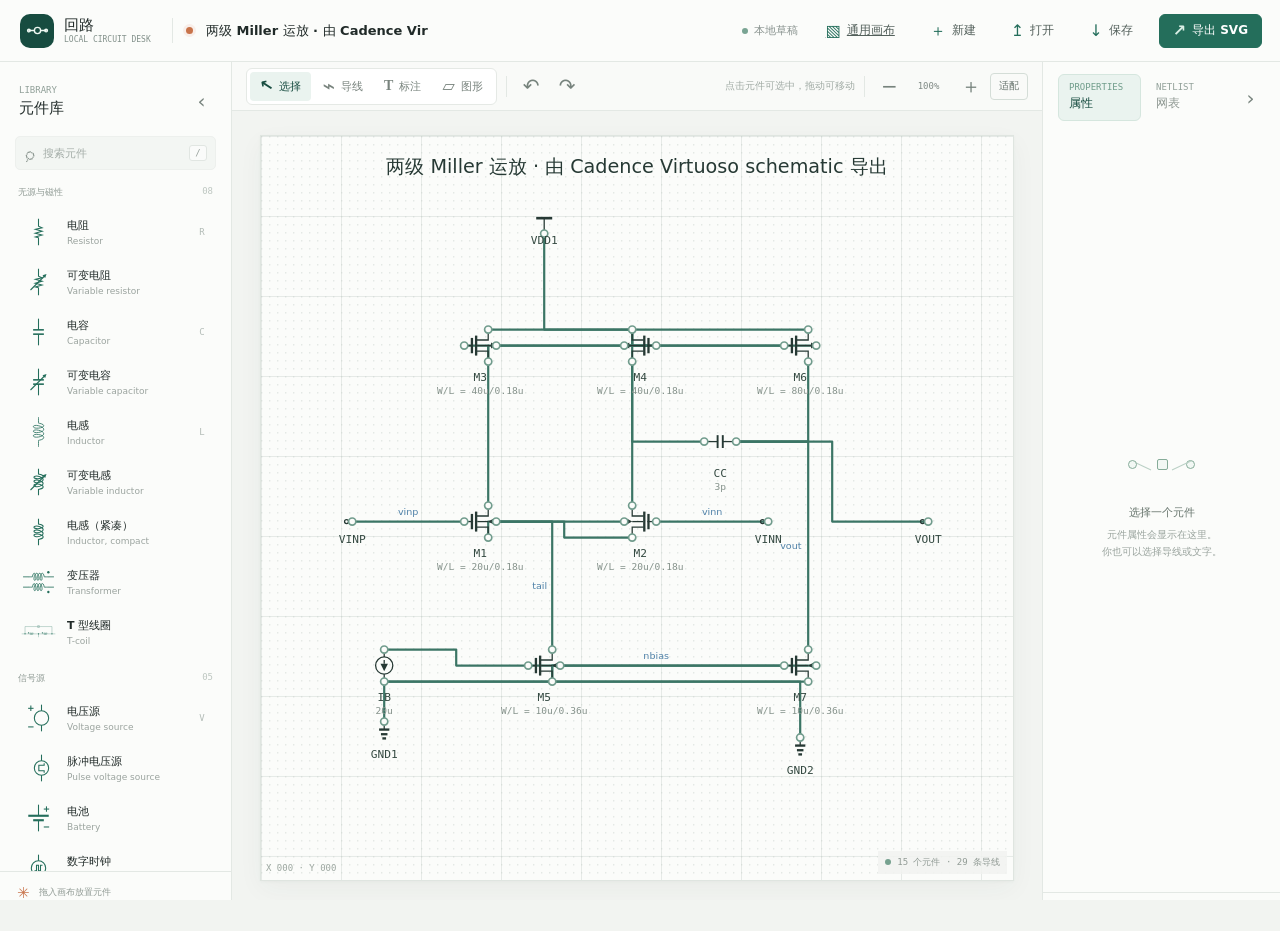
==== commit a5f6a199: "更新回路电路绘图工具本体 - app.js / index.html / styles.css：同步最新功能（任意多边形自由缩放、画布滚动条、实时 SPICE 网表等）  - tools/build-" ====
--- a/miller_opamp.html
+++ b/miller_opamp.html
@@ -40,8 +40,8 @@
       <div class="document-title"><span class="live-dot"></span><input id="project-name" aria-label="项目名称" value="RC 低通滤波器"></div>
       <div class="top-spacer"></div>
       <div class="save-state" id="save-state"><span class="save-indicator"></span><span>本地草稿</span></div>
-      <a class="top-action" id="open-home-sheet" href="./index.html" title="返回通用电路画布" hidden><span class="button-icon">▧</span><span>通用画布</span></a>
-      <button class="top-action" id="toggle-residual" title="显示或隐藏残余几何（未被拆成对象的线条）" aria-pressed="true" hidden><span class="button-icon">◉</span><span>隐藏残余几何</span></button>
+      <a class="top-action" id="open-ucie-sheet" href="./ucie.html" title="打开 UCIe Analog PHY Blocks 独立画布文件"><span class="button-icon">▧</span><span>UCIe 画布</span></a>
+      <button class="top-action" id="toggle-ucie-reference" title="显示或隐藏残余几何（未被拆成对象的线条）" aria-pressed="true" hidden><span class="button-icon">◉</span><span>隐藏残余几何</span></button>
       <button class="top-action" id="new-project" title="新建空白图纸"><span class="button-icon">＋</span><span>新建</span></button>
       <button class="top-action" id="open-project" title="打开本地项目 JSON"><span class="button-icon">↥</span><span>打开</span></button>
       <button class="top-action" id="save-project" title="保存项目 JSON"><span class="button-icon">↓</span><span>保存</span></button>
@@ -239,10 +239,10 @@
               <defs>
                 <pattern id="minor-grid" width="10" height="10" patternUnits="userSpaceOnUse"><circle cx="1" cy="1" r="0.8" fill="#ccd4cf"/></pattern>
                 <pattern id="major-grid" width="100" height="100" patternUnits="userSpaceOnUse"><rect width="100" height="100" fill="url(#minor-grid)"/><path d="M100 0H0V100" fill="none" stroke="#c6d0ca" stroke-width="1"/></pattern>
-                <marker id="residual-arrow" markerWidth="0.14" markerHeight="0.12" refX="0.12" refY="0.05" orient="auto" markerUnits="userSpaceOnUse"><path d="M 0 0 L 0.13 0.05 L 0 0.1 Z" fill="#263934"/></marker>
+                <marker id="ucie-arrow" markerWidth="0.14" markerHeight="0.12" refX="0.12" refY="0.05" orient="auto" markerUnits="userSpaceOnUse"><path d="M 0 0 L 0.13 0.05 L 0 0.1 Z" fill="#263934"/></marker>
               </defs>
               <rect class="canvas-bg" x="0" y="0" width="1200" height="800" fill="url(#major-grid)"/>
-              <g id="residual-layer" class="residual-layer" pointer-events="none"></g>
+              <g id="ucie-residual-layer" class="ucie-residual-layer" pointer-events="none"></g>
               <g id="shape-layer"></g>
               <g id="wire-layer"></g>
               <g id="text-layer"></g>
--- a/styles.css
+++ b/styles.css
@@ -119,11 +119,11 @@
 .canvas-paper { width: min(100%, calc((100vh - 183px) * 1.5)); max-height: 100%; aspect-ratio: 3 / 2; background: #fbfcfa; border: 1px solid #dfe5e0; box-shadow: 0 8px 24px #31493b0b, 0 1px 3px #31493b0a; overflow: hidden; }
 #circuit-canvas { display: block; width: 100%; height: 100%; touch-action: none; user-select: none; }
 .canvas-bg { cursor: crosshair; }
-#toggle-residual[hidden] { display: none; }
-.canvas-edit-mode #empty-hint { display: none; }
-.canvas-edit-mode .canvas-wrap { overflow: auto; align-items: flex-start; }
-.canvas-edit-mode .canvas-paper { width: 100%; height: auto; max-height: none; flex: 0 0 auto; }
-.residual-layer { pointer-events: none; }
+#toggle-ucie-reference[hidden] { display: none; }
+.ucie-edit-mode #empty-hint { display: none; }
+.ucie-edit-mode .canvas-wrap { overflow: auto; align-items: flex-start; }
+.ucie-edit-mode .canvas-paper { width: 100%; height: auto; max-height: none; flex: 0 0 auto; }
+.ucie-residual-layer { pointer-events: none; }
 #circuit-canvas.pannable { cursor: grab; }
 #circuit-canvas.panning { cursor: grabbing; }
 .library-ghost { position: fixed; z-index: 60; width: 52px; height: 36px; margin: -18px 0 0 -26px; display: flex; align-items: center; justify-content: center; padding: 3px; border: 1px solid #b9cdc2; border-radius: 6px; background: #fbfcfa; box-shadow: 0 8px 18px #31493b26; opacity: .92; pointer-events: none; }
@@ -136,11 +136,10 @@
 .component .symbol-solid { fill: #263934; stroke: none; }
 /* 标尺 */
 .ruler-hit { fill: #ffffff; fill-opacity: 0; }
-.ruler-body { fill: #fdfefd; stroke: #263934; stroke-width: 1.3; }
-.ruler-tick { stroke: #263934; stroke-width: 0.9; }
-.ruler-tick.major { stroke-width: 1.4; }
+.ruler-axis, .ruler-tick { stroke: #263934; stroke-width: 1; vector-effect: non-scaling-stroke; }
+.ruler-tick.major { stroke-width: 1.2; }
 .ruler-label { font: 700 11px var(--sans); fill: #2e4138; }
-.component.selected .ruler-body { stroke: #bf7047; }
+.component.selected .ruler-axis,
 .component.selected .ruler-tick { stroke: #bf7047; }
 .component.selected .ruler-label { fill: #bf7047; }
 /* 函数曲线 / 概率分布 / 数字波形 */
@@ -168,6 +167,7 @@
 .shape-group .shape { fill: none; stroke: #4a6157; stroke-width: 1.6; stroke-linejoin: miter; stroke-linecap: butt; }
 .shape-group .shape-dashed { stroke-dasharray: 8 5; }
 .shape-group.selected .shape { stroke: #bf7047; }
+.shape-label { fill: #33483e; font-family: "Aptos", "Microsoft YaHei", sans-serif; font-weight: 600; text-anchor: middle; dominant-baseline: central; pointer-events: none; }
 .shape-hit { fill: #ffffff; fill-opacity: 0; stroke: none; pointer-events: all; }
 .shape-handle { fill: #fbfcfa; stroke: var(--green); stroke-width: 1.4; vector-effect: non-scaling-stroke; }
 .shape-handle:hover { fill: var(--green); }
